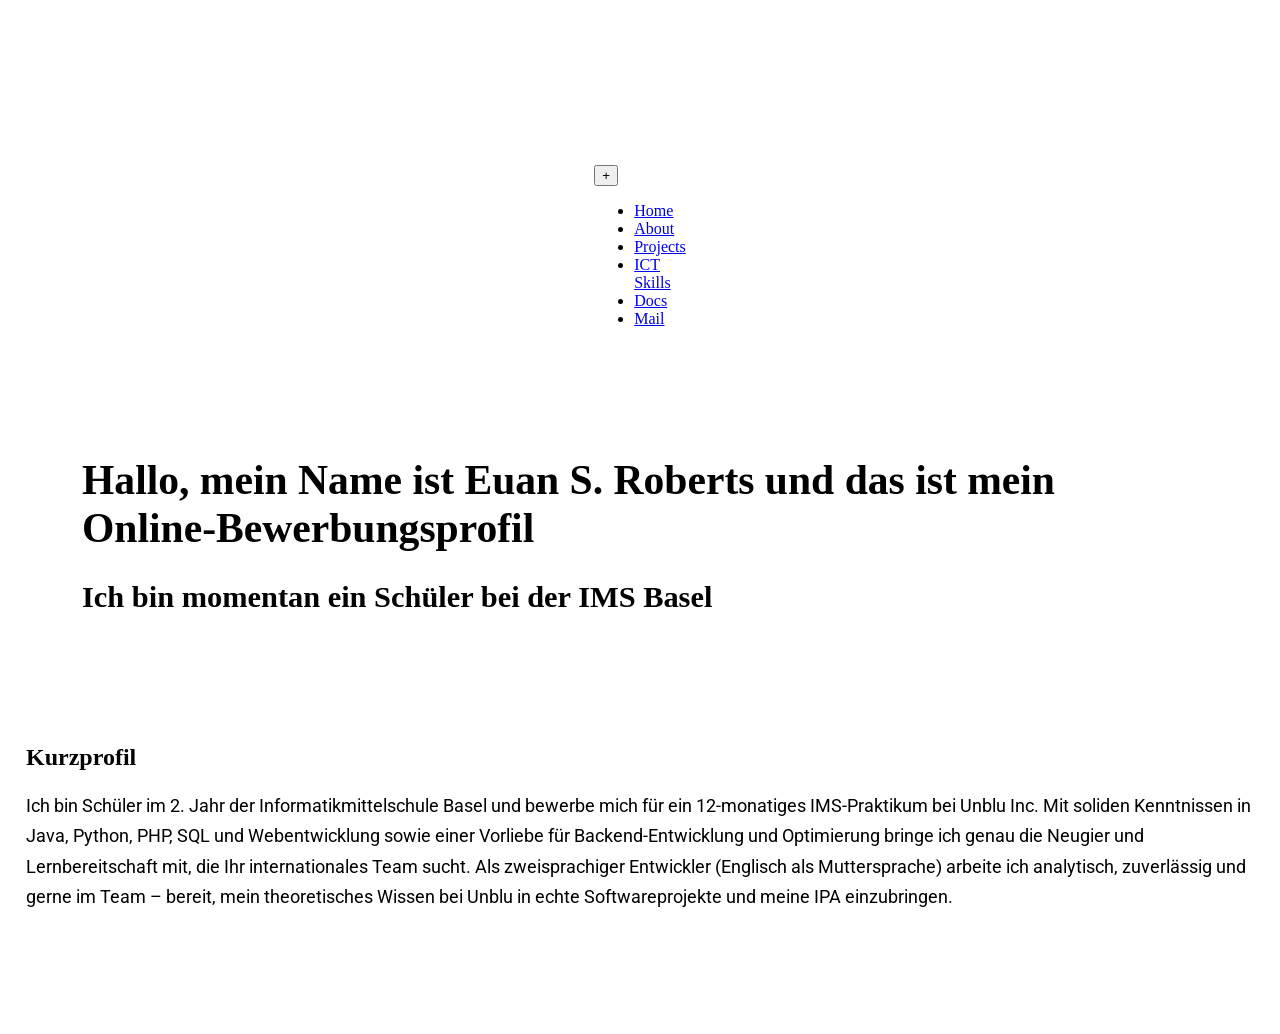
==== index.html @ e242f5b4 "Add files via upload" ====
<!DOCTYPE html>
<html lang="de">
  <head>
    <meta charset="UTF-8" />
    <meta name="viewport" content="width=device-width, initial-scale=1.0" />
    <title>Euan Roberts | Software Engineer</title>
    <link rel="preconnect" href="https://fonts.googleapis.com">
    <link rel="preconnect" href="https://fonts.gstatic.com" crossorigin>
    <link href="https://fonts.googleapis.com/css2?family=Gluten:wght@100..900&family=Roboto:wght@400;500&display=swap" rel="stylesheet">
    <link rel="stylesheet" href="styles/style.css">
    <script src="scripts/script.js"></script>
    <style>
      /* Kurzprofil text uses Roboto */
      .kurzprofil p {
        font-family: "Roboto", system-ui, sans-serif;
        font-size: 1.12rem;
        line-height: 1.7;
      }

      /* Fit the hero + Kurzprofil into one screen (no scrolling) */
      body {
        min-height: 100vh;
        display: flex;
        flex-direction: column;
        justify-content: center;
        align-items: center;
        gap: 44px;
        padding: 90px 18px 28px;
      }
      .hero { min-height: auto; padding: 0; }
      .hero-inner { padding: 40px 56px; }
      .hero h1 { font-size: clamp(1.5rem, 3.3vw, 2.6rem); }
      .hero h2 { font-size: clamp(1.1rem, 2.5vw, 1.9rem); }
      .kurzprofil { margin: 0; }
    </style>
  </head>
  <body style="--h: 146;">

    <!-- Hamburger menu: little circle, top right. White circles spawn on hover. -->
    <nav class="menu">
      <button class="menu-toggle" aria-label="Menü öffnen">+</button>
      <ul class="menu-items">
        <li><a href="index.html" class="active">Home</a></li>
        <li><a href="subpages/about_me.html">About</a></li>
        <li><a href="subpages/projects.html">Projects</a></li>
        <li><a href="subpages/ict_skills.html">ICT<br>Skills</a></li>
        <li><a href="subpages/documents.html">Docs</a></li>
        <li><a href="subpages/contact.html">Mail</a></li>
      </ul>
    </nav>

    <header class="hero">
      <div class="hero-inner">
        <h1>Hallo, mein Name ist Euan S. Roberts und das ist mein Online-Bewerbungsprofil</h1>
        <h2>Ich bin momentan ein Schüler bei der IMS Basel</h2>
      </div>
    </header>

    <!-- Kurzprofil (Home) -->
    <section class="kurzprofil">
      <h2>Kurzprofil</h2>
      <p>
        Ich bin Schüler im 2. Jahr der Informatikmittelschule Basel und bewerbe
        mich für ein 12-monatiges IMS-Praktikum bei Unblu Inc. Mit soliden
        Kenntnissen in Java, Python, PHP, SQL und Webentwicklung sowie einer
        Vorliebe für Backend-Entwicklung und Optimierung bringe ich genau die
        Neugier und Lernbereitschaft mit, die Ihr internationales Team sucht.
        Als zweisprachiger Entwickler (Englisch als Muttersprache) arbeite ich
        analytisch, zuverlässig und gerne im Team – bereit, mein theoretisches
        Wissen bei Unblu in echte Softwareprojekte und meine IPA einzubringen.
      </p>
    </section>

  </body>
</html>
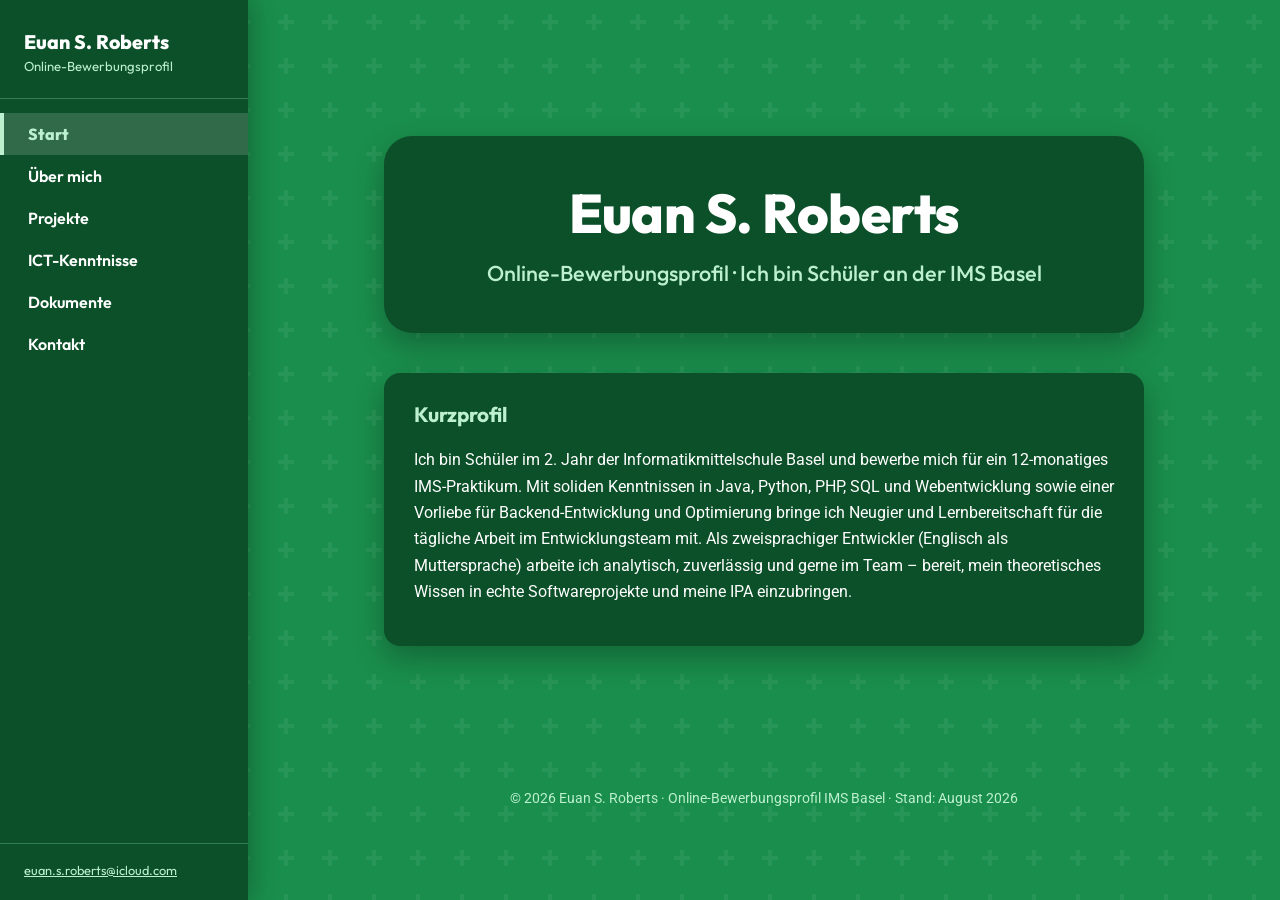
==== commit 517434b2: "overhaul 1 Added content, removed content, improved security, added profesionalism" ====
--- a/index.html
+++ b/index.html
@@ -3,73 +3,74 @@
   <head>
     <meta charset="UTF-8" />
     <meta name="viewport" content="width=device-width, initial-scale=1.0" />
-    <title>Euan Roberts | Software Engineer</title>
+    <title>Euan S. Roberts | Online-Bewerbungsprofil</title>
+    <meta name="description" content="Online-Bewerbungsprofil von Euan S. Roberts, Schüler an der Informatikmittelschule Basel, auf der Suche nach einem 12-monatigen IMS-Praktikum in der Applikationsentwicklung." />
+    <meta name="author" content="Euan S. Roberts" />
+    <link rel="icon" href="favicon.svg" type="image/svg+xml" />
+
+    <!-- Vorschau, wenn der Link per Mail, Teams oder Chat geteilt wird -->
+    <meta property="og:type" content="website" />
+    <meta property="og:site_name" content="Euan S. Roberts – Online-Bewerbungsprofil" />
+    <meta property="og:locale" content="de_CH" />
+    <meta property="og:title" content="Euan S. Roberts – Online-Bewerbungsprofil" />
+    <meta property="og:description" content="Online-Bewerbungsprofil von Euan S. Roberts, Schüler an der Informatikmittelschule Basel, auf der Suche nach einem 12-monatigen IMS-Praktikum in der Applikationsentwicklung." />
+    <meta property="og:url" content="https://euansroberts.github.io/online-profil/" />
+    <meta name="twitter:card" content="summary" />
+
     <link rel="preconnect" href="https://fonts.googleapis.com">
     <link rel="preconnect" href="https://fonts.gstatic.com" crossorigin>
-    <link href="https://fonts.googleapis.com/css2?family=Gluten:wght@100..900&family=Roboto:wght@400;500&display=swap" rel="stylesheet">
+    <link href="https://fonts.googleapis.com/css2?family=Outfit:wght@300..800&family=Roboto:wght@400;500&display=swap" rel="stylesheet">
     <link rel="stylesheet" href="styles/style.css">
-    <script src="scripts/script.js"></script>
-    <style>
-      /* Kurzprofil text uses Roboto */
-      .kurzprofil p {
-        font-family: "Roboto", system-ui, sans-serif;
-        font-size: 1.12rem;
-        line-height: 1.7;
-      }
-
-      /* Fit the hero + Kurzprofil into one screen (no scrolling) */
-      body {
-        min-height: 100vh;
-        display: flex;
-        flex-direction: column;
-        justify-content: center;
-        align-items: center;
-        gap: 44px;
-        padding: 90px 18px 28px;
-      }
-      .hero { min-height: auto; padding: 0; }
-      .hero-inner { padding: 40px 56px; }
-      .hero h1 { font-size: clamp(1.5rem, 3.3vw, 2.6rem); }
-      .hero h2 { font-size: clamp(1.1rem, 2.5vw, 1.9rem); }
-      .kurzprofil { margin: 0; }
-    </style>
+    <script src="scripts/script.js" defer></script>
   </head>
   <body style="--h: 146;">
 
-    <!-- Hamburger menu: little circle, top right. White circles spawn on hover. -->
-    <nav class="menu">
-      <button class="menu-toggle" aria-label="Menü öffnen">+</button>
-      <ul class="menu-items">
-        <li><a href="index.html" class="active">Home</a></li>
-        <li><a href="subpages/about_me.html">About</a></li>
-        <li><a href="subpages/projects.html">Projects</a></li>
-        <li><a href="subpages/ict_skills.html">ICT<br>Skills</a></li>
-        <li><a href="subpages/documents.html">Docs</a></li>
-        <li><a href="subpages/contact.html">Mail</a></li>
+    <nav class="sidebar" aria-label="Hauptnavigation">
+      <a class="sidebar-brand" href="index.html">
+        <span class="brand-name">Euan S. Roberts</span>
+        <span class="brand-role">Online-Bewerbungsprofil</span>
+      </a>
+      <ul class="nav-list">
+        <li><a href="index.html" class="active" aria-current="page">Start</a></li>
+        <li><a href="subpages/about_me.html">Über mich</a></li>
+        <li><a href="subpages/projects.html">Projekte</a></li>
+        <li><a href="subpages/ict_skills.html">ICT-Kenntnisse</a></li>
+        <li><a href="subpages/documents.html">Dokumente</a></li>
+        <li><a href="subpages/contact.html">Kontakt</a></li>
       </ul>
+      <div class="sidebar-foot">
+        <a href="mailto:euan.s.roberts@icloud.com">euan.s.roberts@icloud.com</a>
+      </div>
     </nav>
 
-    <header class="hero">
-      <div class="hero-inner">
-        <h1>Hallo, mein Name ist Euan S. Roberts und das ist mein Online-Bewerbungsprofil</h1>
-        <h2>Ich bin momentan ein Schüler bei der IMS Basel</h2>
-      </div>
-    </header>
+    <main class="page page-home">
 
-    <!-- Kurzprofil (Home) -->
-    <section class="kurzprofil">
-      <h2>Kurzprofil</h2>
-      <p>
-        Ich bin Schüler im 2. Jahr der Informatikmittelschule Basel und bewerbe
-        mich für ein 12-monatiges IMS-Praktikum bei Unblu Inc. Mit soliden
-        Kenntnissen in Java, Python, PHP, SQL und Webentwicklung sowie einer
-        Vorliebe für Backend-Entwicklung und Optimierung bringe ich genau die
-        Neugier und Lernbereitschaft mit, die Ihr internationales Team sucht.
-        Als zweisprachiger Entwickler (Englisch als Muttersprache) arbeite ich
-        analytisch, zuverlässig und gerne im Team – bereit, mein theoretisches
-        Wissen bei Unblu in echte Softwareprojekte und meine IPA einzubringen.
-      </p>
-    </section>
+      <header class="hero">
+        <div class="hero-inner">
+          <h1>Euan S. Roberts</h1>
+          <h2>Online-Bewerbungsprofil · Ich bin Schüler an der IMS Basel</h2>
+        </div>
+      </header>
+
+      <section class="kurzprofil">
+        <h2>Kurzprofil</h2>
+        <p>
+          Ich bin Schüler im 2. Jahr der Informatikmittelschule Basel und bewerbe
+          mich für ein 12-monatiges IMS-Praktikum. Mit soliden Kenntnissen in
+          Java, Python, PHP, SQL und Webentwicklung sowie einer Vorliebe für
+          Backend-Entwicklung und Optimierung bringe ich Neugier und
+          Lernbereitschaft für die tägliche Arbeit im Entwicklungsteam mit.
+          Als zweisprachiger Entwickler (Englisch als Muttersprache) arbeite ich
+          analytisch, zuverlässig und gerne im Team – bereit, mein theoretisches
+          Wissen in echte Softwareprojekte und meine IPA einzubringen.
+        </p>
+      </section>
+
+    </main>
+
+    <footer class="site-footer">
+      <p>© 2026 Euan S. Roberts · Online-Bewerbungsprofil IMS Basel · Stand: August 2026</p>
+    </footer>
 
   </body>
 </html>
--- a/styles/style.css
+++ b/styles/style.css
@@ -0,0 +1,692 @@
+/* ============================================================
+   Online-Bewerbungsprofil – Euan S. Roberts
+   Shared stylesheet for all pages
+   ============================================================ */
+
+:root {
+  /* Whole theme is derived from a single hue (--h). Each page sets its
+     own --h on <body>, shifting subtly from green (Home) to teal (last
+     menu item). Lightness stays dark so white text is always readable.
+     NOTE: the --green-* colors are declared on `body` (not here) so that
+     each page's `--h` actually re-computes them. */
+  --h: 146;
+  --white:  #ffffff;
+
+  /* Outfit für Titel, Navigation und UI; Roboto für Fliesstext. Beides
+     wird hier einmal festgelegt, damit keine Seite es lokal überschreibt. */
+  --font-head: "Outfit", system-ui, sans-serif;
+  --font-body: "Roboto", system-ui, sans-serif;
+
+  --sidebar-w: 248px;
+
+  --radius: 16px;
+  --shadow: 0 12px 30px rgba(0, 0, 0, 0.28);
+}
+
+* { box-sizing: border-box; }
+
+html { scroll-behavior: smooth; }
+
+/* ============================================================
+   Page transitions (CSS only, via the View Transitions API).
+   When navigating, the previous page floats up and out of the
+   screen while the new page is revealed underneath.
+   Works in Chromium browsers served over http(s); other browsers
+   simply navigate instantly with no animation.
+   ============================================================ */
+@view-transition { navigation: auto; }
+
+/* Duration scales with how many menu steps the jump covers
+   (--vt-distance is set by script.js; defaults to 2). */
+::view-transition-group(root) {
+  --vt-dur: calc(0.32s + var(--vt-distance, 2) * 0.11s);
+}
+
+/* The leaving page stays on top and floats out; the new page is
+   revealed underneath. Default (and "up") = float up off the top. */
+::view-transition-old(root) {
+  z-index: 2;
+  animation: page-float-up var(--vt-dur, 0.55s) ease forwards;
+}
+
+::view-transition-new(root) {
+  z-index: 1;
+  animation: page-fade-in var(--vt-dur, 0.55s) ease forwards;
+}
+
+/* Going UP the menu (e.g. Projects -> Home): float down off the bottom */
+html:active-view-transition-type(down)::view-transition-old(root) {
+  animation: page-float-down var(--vt-dur, 0.55s) ease forwards;
+}
+
+@keyframes page-float-up {
+  to { transform: translateY(-100%); opacity: 0; }
+}
+
+@keyframes page-float-down {
+  to { transform: translateY(100%); opacity: 0; }
+}
+
+@keyframes page-fade-in {
+  /* Start fully transparent so the new theme colour cross-fades with the
+     outgoing page as it slides away, instead of being revealed abruptly. */
+  from { opacity: 0; transform: translateY(14px); }
+  to   { opacity: 1; transform: translateY(0); }
+}
+
+/* Respect users who prefer reduced motion */
+@media (prefers-reduced-motion: reduce) {
+  ::view-transition-old(root),
+  ::view-transition-new(root) { animation: none; }
+}
+
+body {
+  /* Derived here so each page's own --h (set inline on <body>) recomputes them */
+  --green-page:   hsl(var(--h), 69%, 33%);
+  --green-panel:  hsl(var(--h), 74%, 18%);
+  --green-panel-2:hsl(var(--h), 64%, 19%);
+  --green-line:   hsl(var(--h), 45%, 34%);
+  --accent-light: hsl(calc(var(--h) - 5), 63%, 84%);
+
+  margin: 0;
+  min-height: 100vh;
+  font-family: var(--font-body);
+  color: var(--white);
+
+  /* Die Sidebar liegt fix am linken Rand, der Inhalt rückt daneben */
+  padding-left: var(--sidebar-w);
+
+  /* Green background with a repeating pattern of small white plus signs */
+  background-color: var(--green-page);
+  background-image: url("data:image/svg+xml,%3Csvg%20xmlns='http://www.w3.org/2000/svg'%20width='44'%20height='44'%3E%3Cpath%20d='M20%2014h4v6h6v4h-6v6h-4v-6h-6v-4h6z'%20fill='%23ffffff'%20fill-opacity='0.06'/%3E%3C/svg%3E");
+  background-size: 44px 44px;
+}
+
+/* Titel, Navigation und UI-Elemente in Outfit, alles andere in Roboto */
+h1, h2, h3,
+.page-title,
+.page-subtitle,
+.sidebar,
+.btn,
+.tag,
+.skill-name,
+.data-table th {
+  font-family: var(--font-head);
+}
+
+/* ---------- Generic layout for content pages ---------- */
+
+.page {
+  max-width: 980px;
+  margin: 0 auto;
+  padding: 64px 24px 72px;
+}
+
+.page-title {
+  font-size: clamp(2.4rem, 6vw, 4rem);
+  font-weight: 800;
+  margin: 0 0 8px;
+  text-shadow: 0 3px 10px rgba(0, 0, 0, 0.35);
+}
+
+.page-subtitle {
+  font-size: 1.15rem;
+  font-weight: 400;
+  margin: 0 0 36px;
+  color: var(--accent-light);
+}
+
+/* A solid-green card – the repeating pattern never shows behind text */
+.card {
+  background-color: var(--green-panel);
+  border-radius: var(--radius);
+  box-shadow: var(--shadow);
+  padding: 28px 32px;
+  margin-bottom: 28px;
+}
+
+.card h2 {
+  margin: 0 0 6px;
+  font-size: 1.7rem;
+  color: var(--accent-light);
+}
+
+.card h3 {
+  margin: 22px 0 10px;
+  font-size: 1.25rem;
+}
+
+.card p { line-height: 1.6; }
+
+a { color: var(--accent-light); }
+a:hover { color: var(--white); }
+
+/* ---------- Definition tables (CV / data rows) ---------- */
+
+.data-table {
+  width: 100%;
+  border-collapse: collapse;
+}
+
+.data-table th,
+.data-table td {
+  text-align: left;
+  vertical-align: top;
+  padding: 12px 14px;
+  border-bottom: 1px solid var(--green-line);
+  line-height: 1.5;
+}
+
+.data-table th {
+  width: 32%;
+  font-weight: 700;
+  color: var(--accent-light);
+}
+
+.data-table tr:last-child th,
+.data-table tr:last-child td { border-bottom: none; }
+
+/* ============================================================
+   HERO (Home / index)
+   ============================================================ */
+
+.hero {
+  min-height: 100vh;
+  display: flex;
+  flex-direction: column;
+  justify-content: center;
+  align-items: center;
+  text-align: center;
+  padding: 24px;
+}
+
+/* Solid-green block behind the titles → no pattern behind the text */
+.hero-inner {
+  background-color: var(--green-panel);
+  border-radius: 28px;
+  box-shadow: var(--shadow);
+  padding: 60px 70px;
+  max-width: 1100px;
+}
+
+.hero h1 {
+  font-size: clamp(1.3rem, 3vw, 2.3rem);
+  font-weight: 600;
+  line-height: 1.15;
+  margin: 0 0 24px;
+}
+
+.hero h2 {
+  font-size: clamp(1rem, 2.2vw, 1.7rem);
+  font-weight: 500;
+  margin: 0;
+  color: var(--accent-light);
+}
+
+/* Short Kurzprofil under the hero */
+.kurzprofil {
+  max-width: 760px;
+  margin: 28px auto 0;
+  background-color: var(--green-panel);
+  border-radius: var(--radius);
+  box-shadow: var(--shadow);
+  padding: 24px 30px;
+  line-height: 1.65;
+}
+
+.kurzprofil h2 {
+  margin: 0 0 10px;
+  color: var(--accent-light);
+  font-size: 1.3rem;
+}
+
+/* ============================================================
+   SIDEBAR – feste Navigation am linken Rand.
+   Immer sichtbar, nichts klappt auf oder zu. Die aktuelle Seite ist
+   doppelt markiert: heller Grund plus Balken links (und im HTML
+   zusätzlich aria-current="page" für Screenreader).
+   ============================================================ */
+
+.sidebar {
+  position: fixed;
+  top: 0;
+  left: 0;
+  bottom: 0;
+  width: var(--sidebar-w);
+  z-index: 100;
+  display: flex;
+  flex-direction: column;
+  background-color: var(--green-panel);
+  box-shadow: 4px 0 24px rgba(0, 0, 0, 0.25);
+  overflow-y: auto;
+  /* Eigener Name = eigene Gruppe: die Sidebar bleibt beim Seitenwechsel
+     stehen, während nur der Inhalt weg- und hereinfliegt. */
+  view-transition-name: sidebar;
+}
+
+.sidebar-brand {
+  display: block;
+  padding: 30px 24px 24px;
+  color: var(--white);
+  text-decoration: none;
+  border-bottom: 1px solid var(--green-line);
+}
+
+.sidebar-brand:hover .brand-name { color: var(--accent-light); }
+
+.brand-name {
+  display: block;
+  font-size: 1.22rem;
+  font-weight: 800;
+  line-height: 1.2;
+  transition: color 0.18s ease;
+}
+
+.brand-role {
+  display: block;
+  margin-top: 5px;
+  font-size: 0.82rem;
+  color: var(--accent-light);
+}
+
+.nav-list {
+  list-style: none;
+  margin: 0;
+  padding: 14px 0;
+  flex: 1;
+}
+
+.nav-list a {
+  display: block;
+  padding: 11px 24px;
+  border-left: 4px solid transparent;
+  color: var(--white);
+  font-weight: 600;
+  text-decoration: none;
+  transition: background 0.18s ease, color 0.18s ease;
+}
+
+.nav-list a:hover,
+.nav-list a:focus-visible {
+  background: rgba(255, 255, 255, 0.10);
+  color: var(--white);
+}
+
+/* Aktuelle Seite */
+.nav-list a.active {
+  background: rgba(255, 255, 255, 0.15);
+  border-left-color: var(--accent-light);
+  color: var(--accent-light);
+  font-weight: 800;
+}
+
+.sidebar-foot {
+  padding: 16px 24px 20px;
+  border-top: 1px solid var(--green-line);
+  font-size: 0.8rem;
+  line-height: 1.6;
+}
+
+.sidebar-foot a { word-break: break-all; }
+
+/* ============================================================
+   HOME – Hero und Kurzprofil, mittig auf einer Bildschirmhöhe
+   ============================================================ */
+
+.page-home {
+  min-height: calc(100vh - 110px);
+  display: flex;
+  flex-direction: column;
+  justify-content: center;
+  align-items: center;
+  gap: 40px;
+}
+
+.page-home .hero {
+  min-height: auto;
+  padding: 0;
+  width: 100%;
+}
+
+.page-home .hero-inner {
+  padding: 46px 56px;
+  width: 100%;
+  /* gleiche Breite wie das Kurzprofil darunter -> bündige Kanten */
+  max-width: 760px;
+}
+
+.page-home .hero h1 {
+  font-size: clamp(2rem, 5vw, 3.4rem);
+  font-weight: 800;
+  letter-spacing: -0.01em;
+  margin-bottom: 14px;
+}
+
+.page-home .hero h2 {
+  font-size: clamp(1rem, 2.2vw, 1.35rem);
+  font-weight: 500;
+}
+
+.page-home .kurzprofil { margin: 0; width: 100%; }
+
+/* ============================================================
+   FUSSZEILE
+   ============================================================ */
+
+.site-footer {
+  max-width: 980px;
+  margin: 0 auto;
+  padding: 0 24px 40px;
+  text-align: center;
+  font-size: 0.85rem;
+  color: var(--accent-light);
+}
+
+.site-footer p { margin: 0; }
+
+/* ============================================================
+   ICT SKILLS chart
+   ============================================================ */
+
+.skill-group { margin-bottom: 26px; }
+
+/* Vier Spalten: Name | Selbsteinschätzung | Modulnote | Modul und Note */
+.skill,
+.skill-head {
+  display: grid;
+  grid-template-columns: 170px 160px 160px 1fr;
+  align-items: center;
+  /* grosszügiger Abstand, damit die zwei Kästchenreihen nicht als eine
+     durchgehende Reihe von zehn gelesen werden */
+  gap: 30px;
+  padding: 8px 0;
+}
+
+/* Spaltentitel über der ersten Zeile jeder Gruppe */
+.skill-head {
+  padding-bottom: 10px;
+  margin-bottom: 6px;
+  border-bottom: 1px solid var(--green-line);
+  font-family: var(--font-head);
+  font-size: 0.78rem;
+  font-weight: 700;
+  letter-spacing: 0.06em;
+  text-transform: uppercase;
+  color: var(--accent-light);
+}
+
+.skill-name { font-weight: 700; }
+
+/* Modulnummer und Note rechts der Kästchen */
+.skill-note {
+  font-family: var(--font-head);
+  font-size: 0.85rem;
+  font-weight: 600;
+  color: var(--accent-light);
+}
+
+/* Kein passendes Modul oder Note noch offen */
+.skill-note-empty { opacity: 0.55; font-weight: 500; }
+
+.skill-dots-empty {
+  opacity: 0.55;
+  font-weight: 700;
+  padding-left: 6px;
+}
+
+.skill-dots { display: flex; gap: 8px; }
+
+.dot {
+  width: 22px;
+  height: 22px;
+  border-radius: 5px;
+  background: rgba(255, 255, 255, 0.18);
+}
+
+.dot.on { background: var(--accent-light); }
+
+.dot.half {
+  background: linear-gradient(to right,
+    var(--accent-light) 50%, rgba(255, 255, 255, 0.18) 50%);
+}
+
+.legend {
+  font-size: 0.9rem;
+  color: var(--accent-light);
+  margin-top: 6px;
+}
+
+/* ============================================================
+   PROJECTS
+   ============================================================ */
+
+.project-grid {
+  display: grid;
+  grid-template-columns: repeat(auto-fit, minmax(260px, 1fr));
+  gap: 20px;
+}
+
+.project {
+  background: var(--green-panel-2);
+  border-radius: var(--radius);
+  padding: 22px 24px;
+}
+
+.project h3 { margin-top: 0; }
+
+.tag {
+  display: inline-block;
+  font-size: 0.75rem;
+  font-weight: 700;
+  background: var(--green-line);
+  color: var(--white);
+  border-radius: 999px;
+  padding: 3px 10px;
+  margin: 0 6px 10px 0;
+}
+
+/* Projekt liegt derzeit auf Eis */
+.tag-paused {
+  background: transparent;
+  color: #ffd98a;
+  box-shadow: inset 0 0 0 1.5px #ffd98a;
+  letter-spacing: 0.06em;
+}
+
+/* ============================================================
+   DOCUMENTS – download list + login gate
+   ============================================================ */
+
+.doc-list { list-style: none; padding: 0; margin: 0; }
+
+.doc-list li {
+  display: flex;
+  justify-content: space-between;
+  align-items: center;
+  gap: 16px;
+  padding: 14px 0;
+  border-bottom: 1px solid var(--green-line);
+}
+
+.doc-list li:last-child { border-bottom: none; }
+
+.btn {
+  display: inline-block;
+  background: var(--accent-light);
+  color: var(--green-panel);
+  font-weight: 700;
+  text-decoration: none;
+  padding: 9px 18px;
+  border-radius: 999px;
+  border: none;
+  cursor: pointer;
+  transition: transform 0.15s ease, background 0.15s ease;
+}
+
+.btn:hover { transform: translateY(-2px); background: var(--white); color: var(--green-panel); }
+
+.login-form { max-width: 360px; }
+
+.login-form label { display: block; margin: 14px 0 6px; font-weight: 700; }
+
+.login-form input {
+  width: 100%;
+  padding: 11px 14px;
+  border-radius: 10px;
+  border: none;
+  font-size: 1rem;
+  font-family: inherit;
+}
+
+.login-error {
+  color: #ffd0d0;
+  margin-top: 14px;
+  min-height: 1.2em;
+  font-weight: 700;
+}
+
+/* Bar with the logout button, shown on the protected pages once unlocked */
+.logout-bar {
+  display: flex;
+  align-items: center;
+  justify-content: space-between;
+  gap: 16px;
+  margin: 0 0 28px;
+  padding: 12px 20px;
+  border: 1px solid var(--green-line);
+  border-radius: 999px;
+  background-color: var(--green-panel);
+  box-shadow: var(--shadow);
+  font-weight: 700;
+}
+
+.hidden { display: none; }
+
+/* ============================================================
+   CONTACT
+   ============================================================ */
+
+.contact-big {
+  font-size: clamp(1.3rem, 3vw, 2rem);
+  font-weight: 700;
+  word-break: break-word;
+}
+
+/* ---------- Responsive ---------- */
+
+/* Schmale Fenster: die Sidebar wird zur Kopfleiste über dem Inhalt */
+@media (max-width: 860px) {
+  body { padding-left: 0; }
+
+  .sidebar {
+    position: static;
+    width: auto;
+    box-shadow: var(--shadow);
+    view-transition-name: none;
+  }
+
+  .sidebar-brand { padding: 20px 20px 14px; }
+
+  .nav-list {
+    display: flex;
+    flex-wrap: wrap;
+    gap: 4px;
+    padding: 10px 14px 14px;
+  }
+
+  .nav-list a {
+    padding: 8px 14px;
+    border-left: none;
+    border-bottom: 3px solid transparent;
+    border-radius: 8px;
+  }
+
+  .nav-list a.active {
+    border-left-color: transparent;
+    border-bottom-color: var(--accent-light);
+  }
+
+  .sidebar-foot { display: none; }
+
+  .page-home { min-height: 0; padding-top: 40px; }
+}
+
+/* Schmal: die Skill-Zeilen stapeln, jede Kästchenreihe bekommt ihren Titel */
+@media (max-width: 760px) {
+  .skill-head { display: none; }
+
+  .skill {
+    grid-template-columns: 1fr;
+    gap: 6px;
+    padding: 14px 0;
+    border-bottom: 1px solid var(--green-line);
+  }
+
+  .skill-group .skill:last-child { border-bottom: none; }
+
+  /* flex-basis 100% erzwingt einen Umbruch vor den Kästchen */
+  .skill-dots { flex-wrap: wrap; }
+
+  .skill-dots::before {
+    content: attr(data-col);
+    flex: 0 0 100%;
+    margin-bottom: 4px;
+    font-family: var(--font-head);
+    font-size: 0.72rem;
+    font-weight: 700;
+    letter-spacing: 0.05em;
+    text-transform: uppercase;
+    color: var(--accent-light);
+    opacity: 0.85;
+  }
+}
+
+@media (max-width: 640px) {
+  .hero-inner { padding: 40px 28px; }
+  .page-home .hero-inner { padding: 34px 26px; }
+  .data-table th { width: 40%; }
+}
+
+/* ---------- Druck: heller Grund, keine Navigation ---------- */
+
+@media print {
+  body {
+    padding-left: 0;
+    background-color: #fff;
+    background-image: none;
+    color: #111;
+  }
+
+  .sidebar,
+  .site-footer,
+  .btn,
+  .login-form,
+  .logout-bar { display: none !important; }
+
+  .page { padding: 0; max-width: none; }
+
+  .card,
+  .hero-inner,
+  .kurzprofil,
+  .project {
+    background-color: #fff;
+    color: #111;
+    box-shadow: none;
+    border: 1px solid #bbb;
+    break-inside: avoid;
+  }
+
+  .page-title,
+  .page-subtitle,
+  .card h2,
+  .data-table th,
+  .legend,
+  a { color: #111; }
+
+  .data-table th,
+  .data-table td { border-bottom: 1px solid #ddd; }
+
+  .tag { background: #eee; color: #111; }
+  .dot { background: #ddd; }
+  .dot.on { background: #555; }
+}
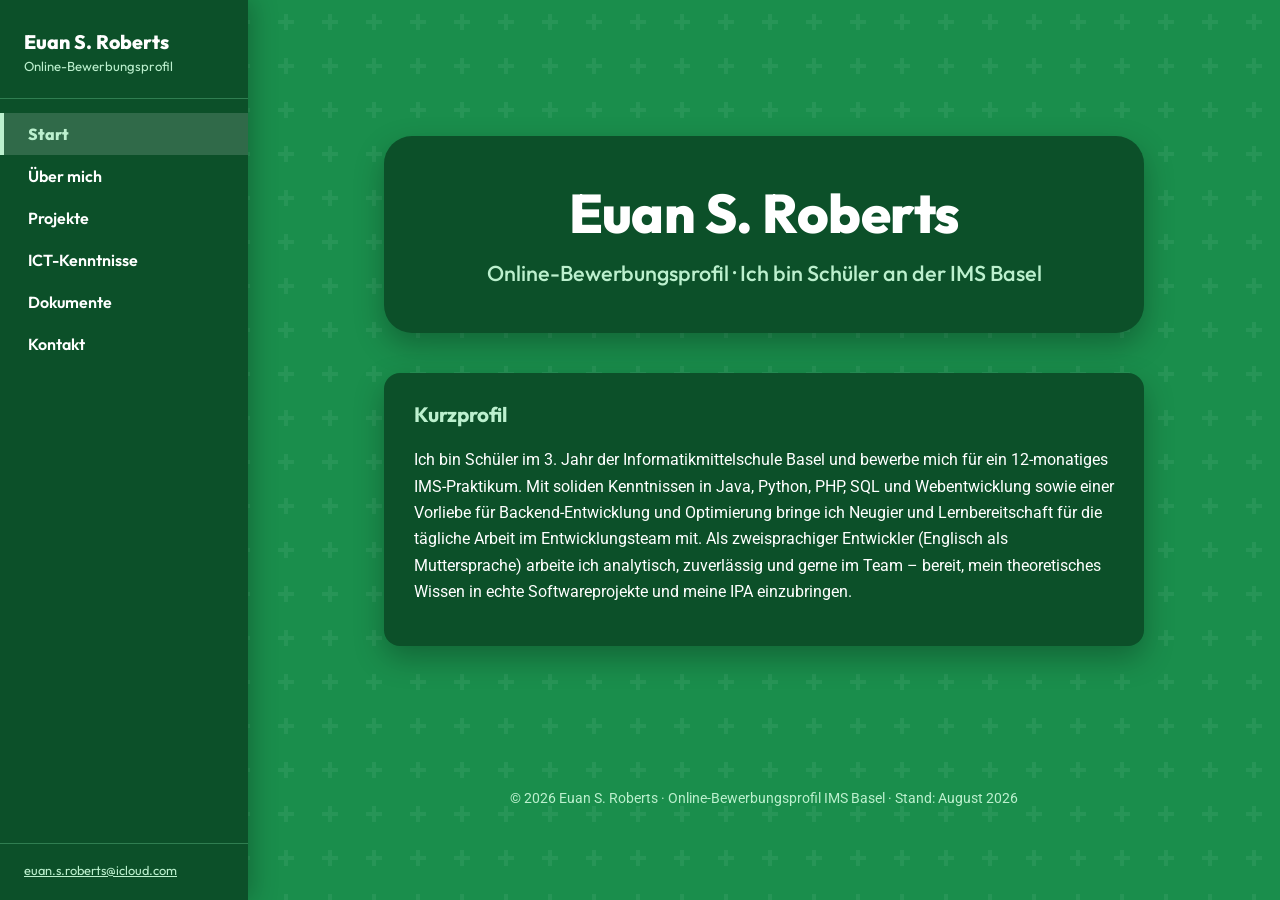
==== commit cc167ce9: "Update student year in profile description" ====
--- a/index.html
+++ b/index.html
@@ -55,7 +55,7 @@
       <section class="kurzprofil">
         <h2>Kurzprofil</h2>
         <p>
-          Ich bin Schüler im 2. Jahr der Informatikmittelschule Basel und bewerbe
+          Ich bin Schüler im 3. Jahr der Informatikmittelschule Basel und bewerbe
           mich für ein 12-monatiges IMS-Praktikum. Mit soliden Kenntnissen in
           Java, Python, PHP, SQL und Webentwicklung sowie einer Vorliebe für
           Backend-Entwicklung und Optimierung bringe ich Neugier und
